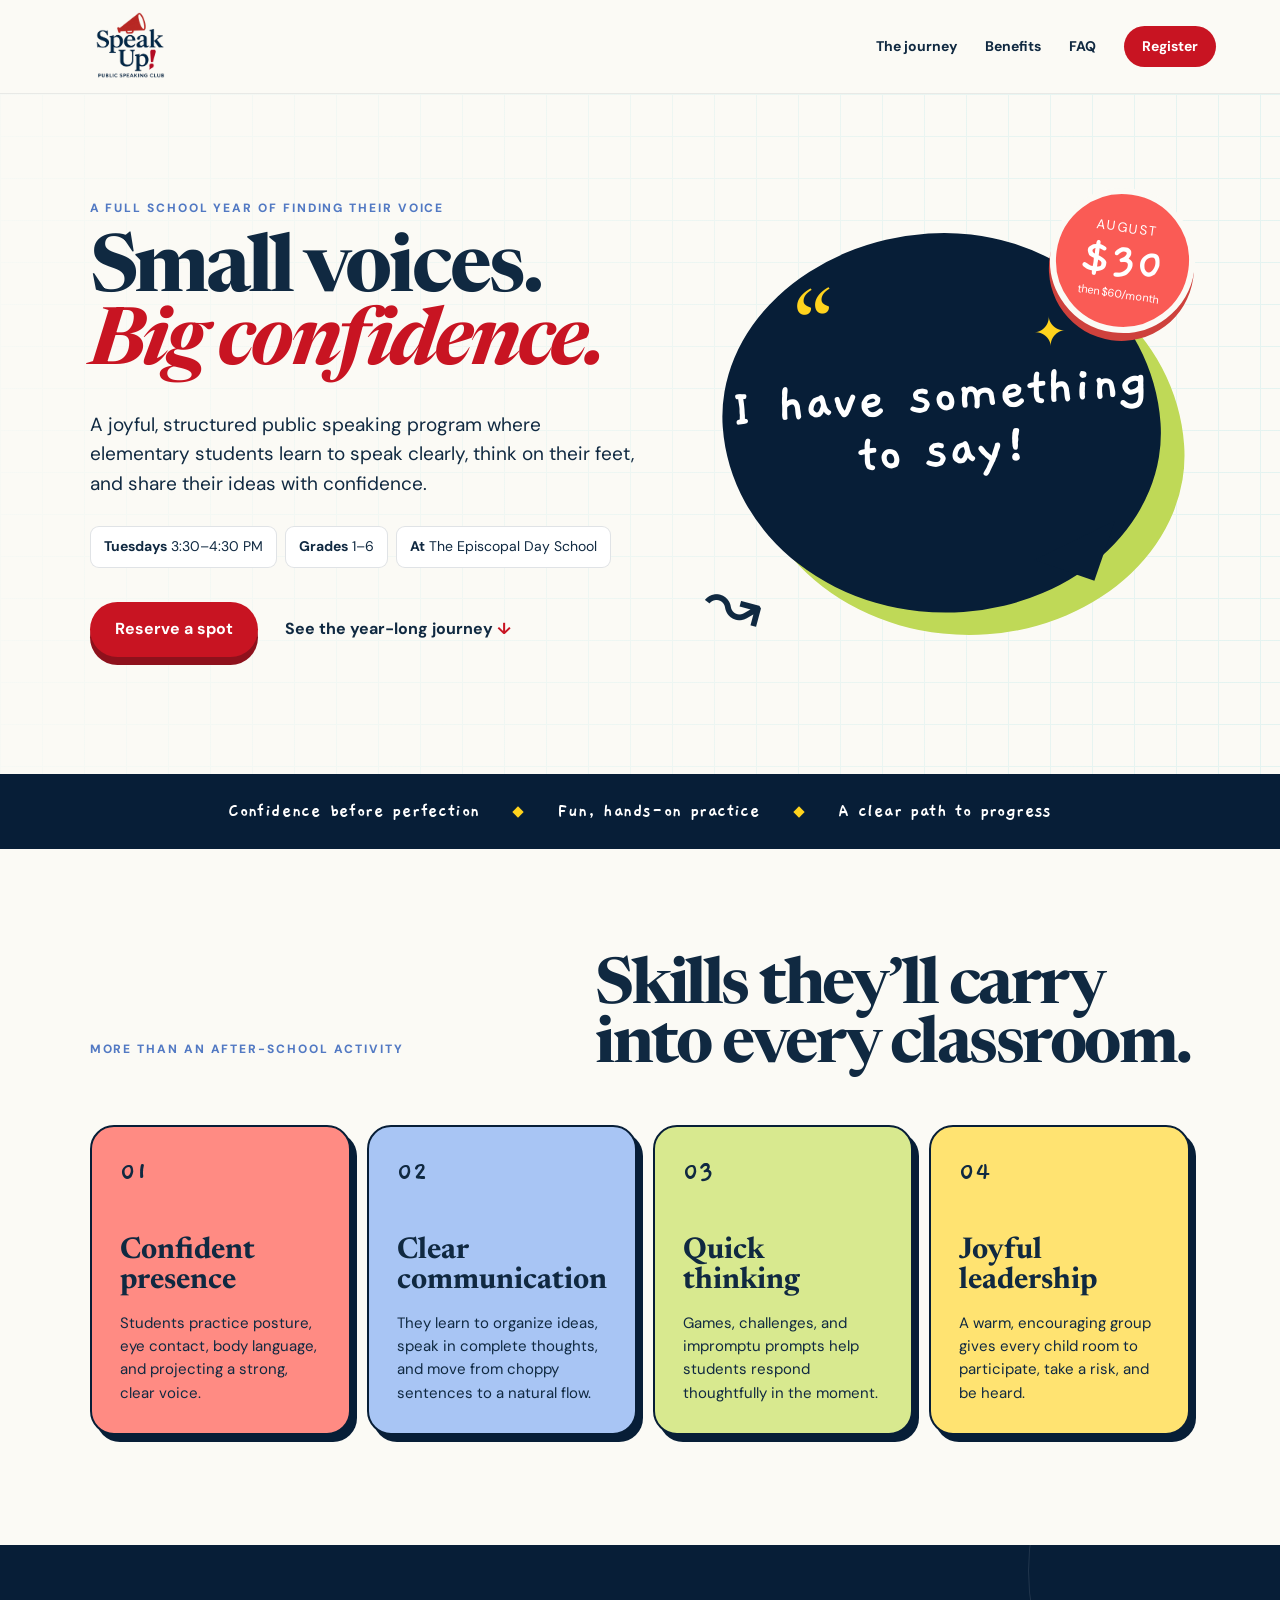
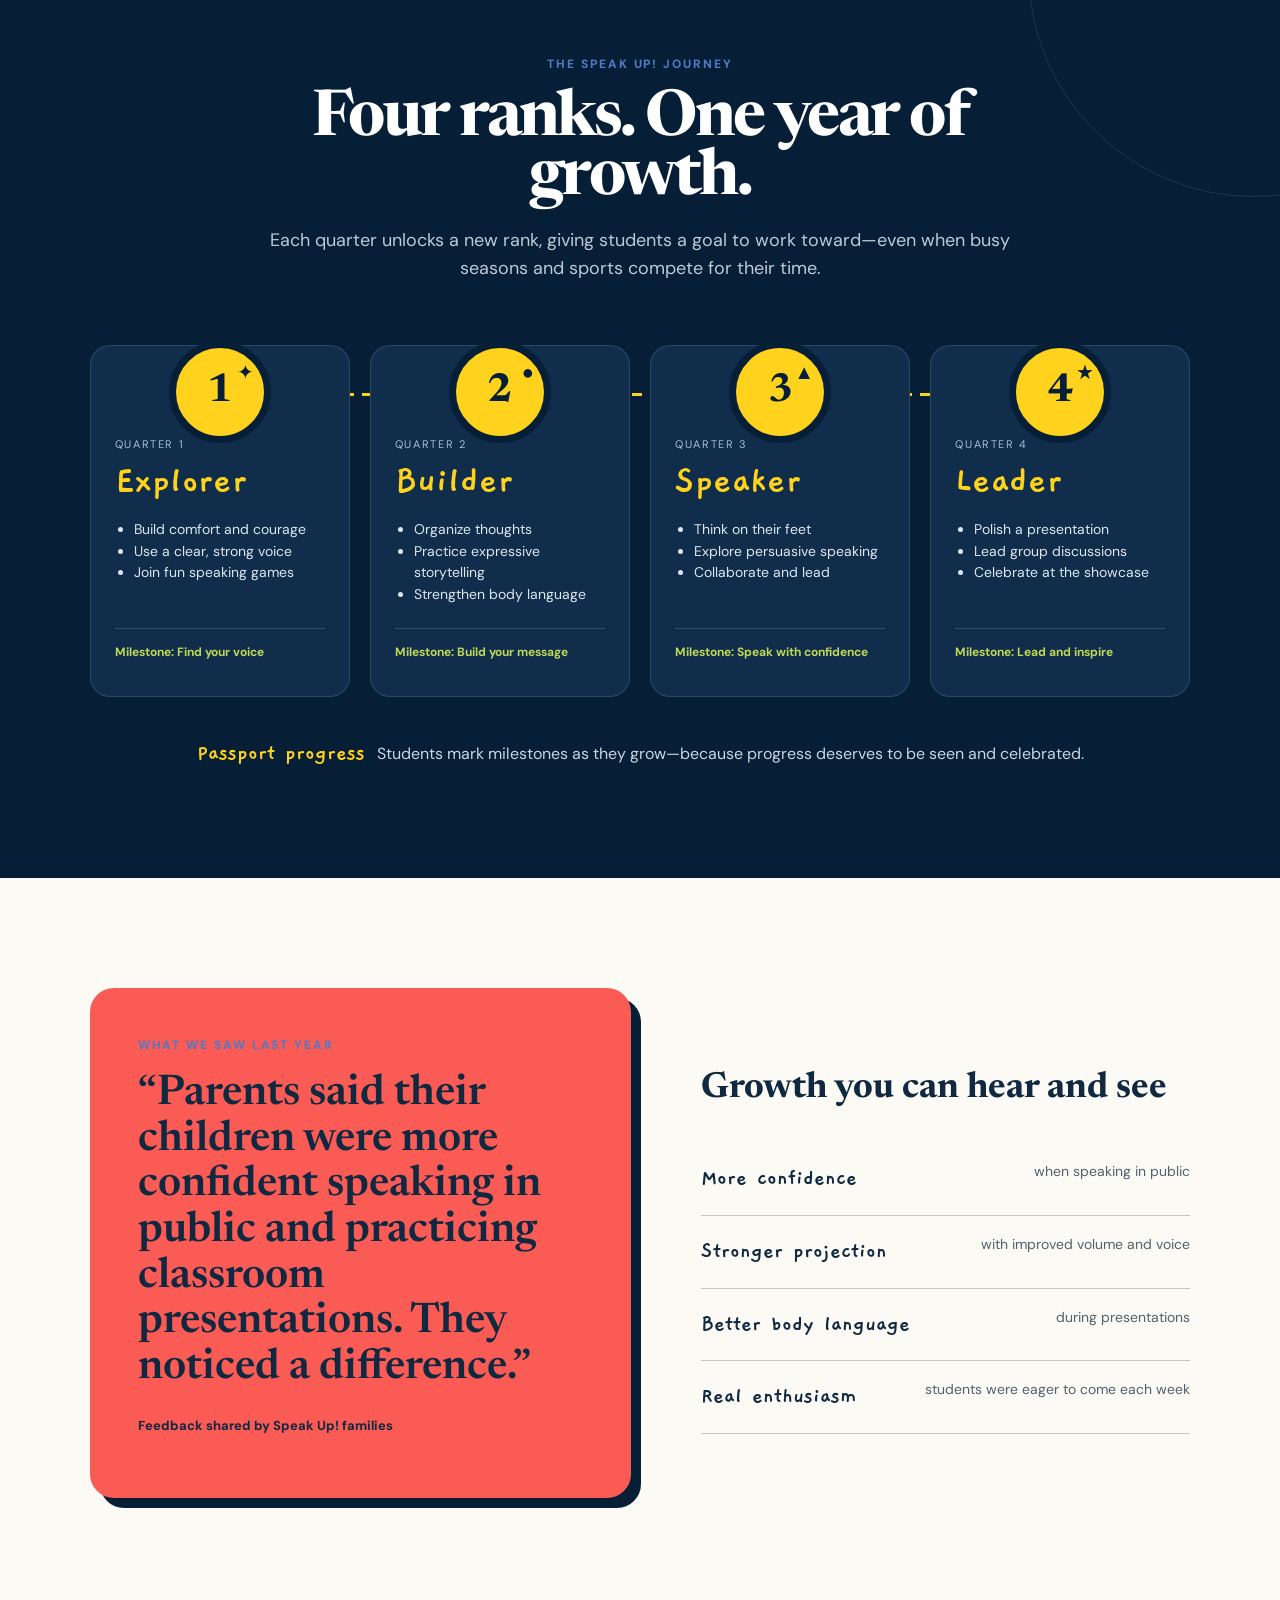
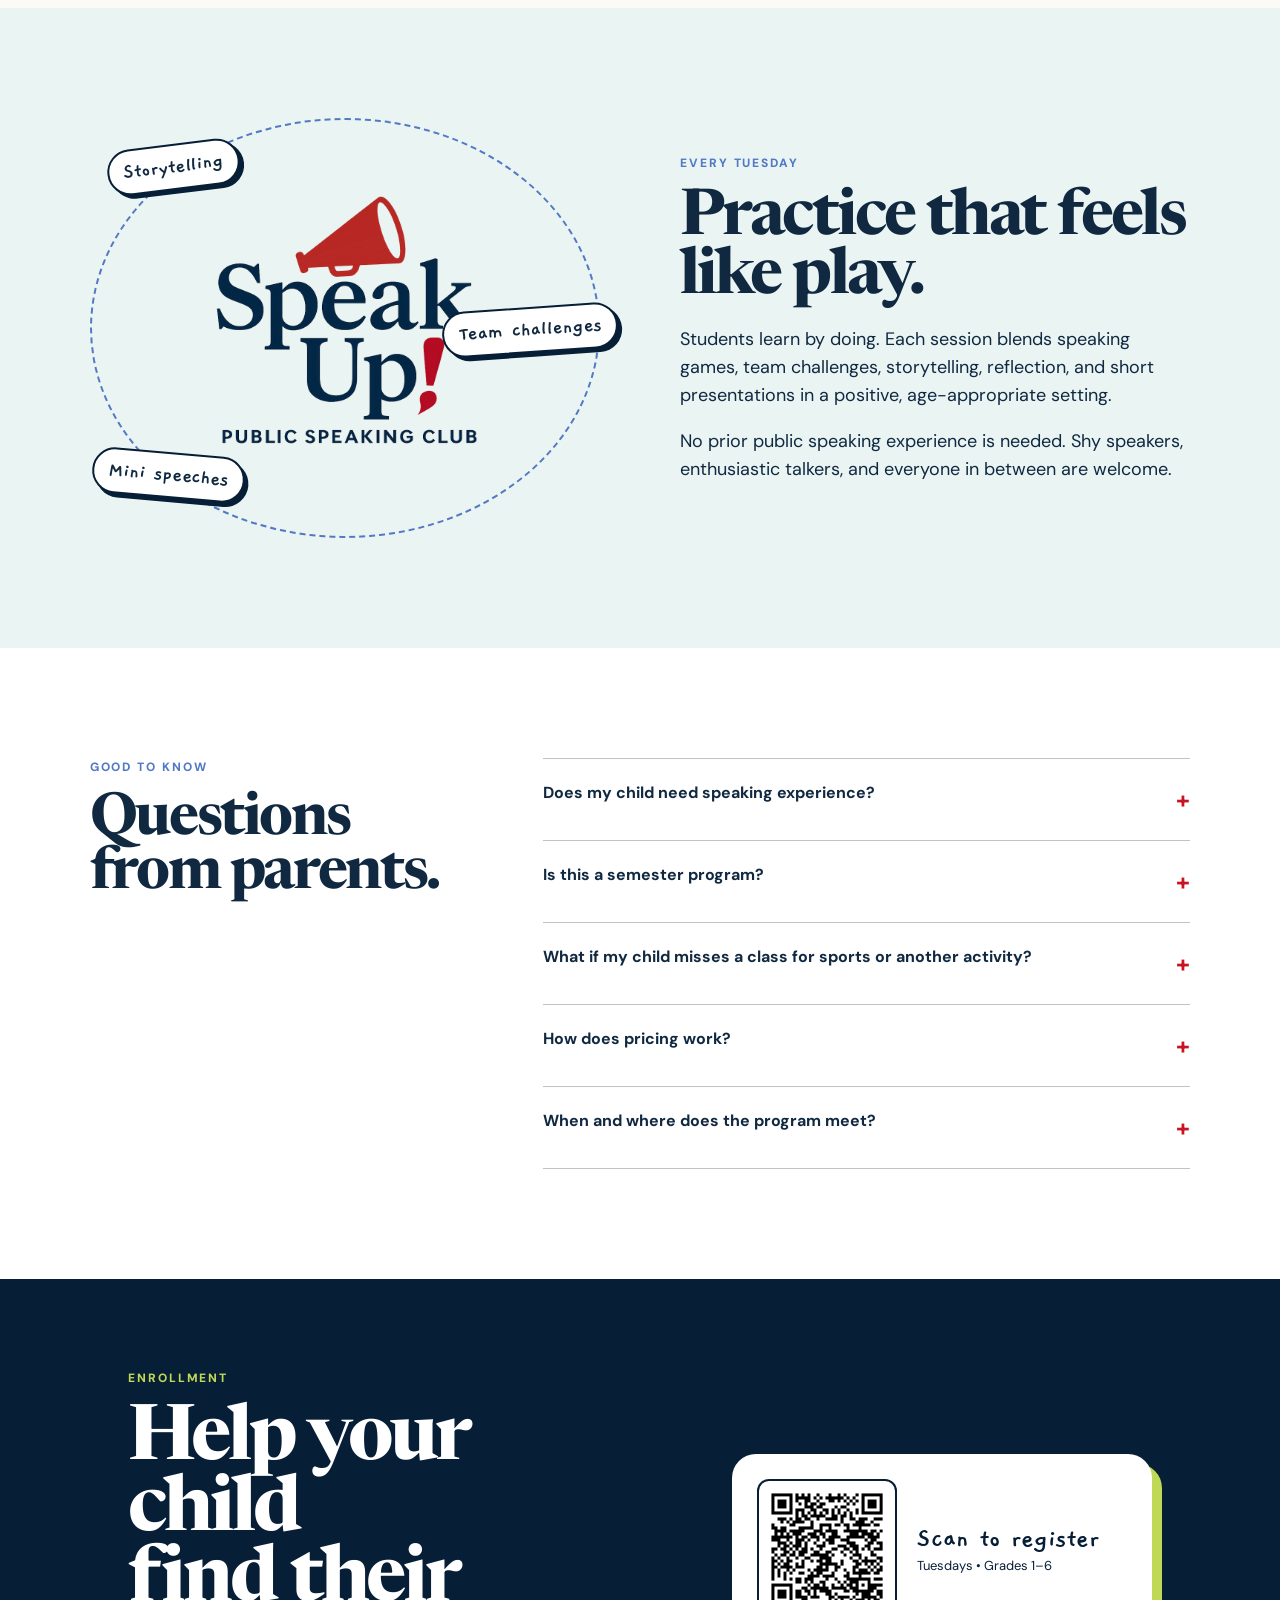
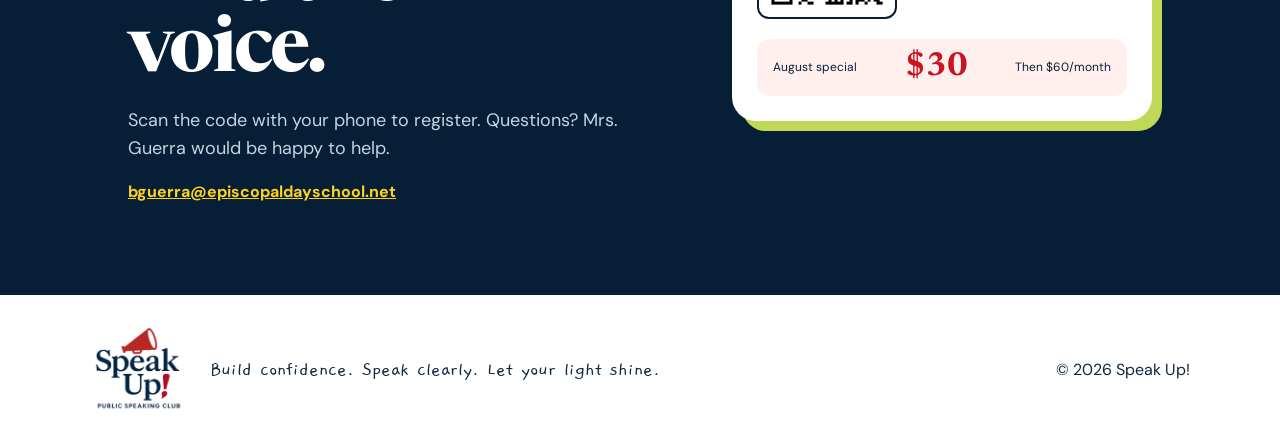
==== index.html @ a7f9a0f9 "Publish Speak Up landing page" ====
<!doctype html>
<html lang="en">
<head>
  <meta charset="utf-8">
  <meta name="viewport" content="width=device-width, initial-scale=1">
  <meta name="theme-color" content="#071e37">
  <meta name="description" content="Speak Up! is a full school-year public speaking program for students in grades 1–6 at The Episcopal Day School.">
  <title>Speak Up! | Public Speaking Program</title>
  <link rel="preconnect" href="https://fonts.googleapis.com">
  <link rel="preconnect" href="https://fonts.gstatic.com" crossorigin>
  <link href="https://fonts.googleapis.com/css2?family=DM+Sans:wght@400;500;600;700&family=Gaegu:wght@400;700&family=Newsreader:opsz,wght@6..72,600;6..72,700&display=swap" rel="stylesheet">
  <link rel="stylesheet" href="styles.css">
  <script src="script.js" defer></script>
</head>
<body>
  <a class="skip-link" href="#main">Skip to content</a>
  <header class="site-header">
    <a class="brand" href="#top" aria-label="Speak Up home"><img src="assets/speak-up-logo.png" alt="Speak Up! Public Speaking Club"></a>
    <nav aria-label="Main navigation">
      <a href="#journey">The journey</a><a href="#benefits">Benefits</a><a href="#faq">FAQ</a>
      <a class="button button-small" href="#register">Register</a>
    </nav>
  </header>

  <main id="main">
    <section class="hero" id="top">
      <div class="hero-copy reveal">
        <p class="eyebrow">A full school year of finding their voice</p>
        <h1>Small voices.<br><em>Big confidence.</em></h1>
        <p class="hero-intro">A joyful, structured public speaking program where elementary students learn to speak clearly, think on their feet, and share their ideas with confidence.</p>
        <div class="quick-facts" aria-label="Program details">
          <span><b>Tuesdays</b> 3:30–4:30 PM</span><span><b>Grades</b> 1–6</span><span><b>At</b> The Episcopal Day School</span>
        </div>
        <div class="hero-actions"><a class="button" href="#register">Reserve a spot</a><a class="text-link" href="#journey">See the year-long journey <span>↓</span></a></div>
      </div>
      <div class="hero-art reveal" aria-hidden="true">
        <div class="speech-card"><span class="quote-mark">“</span><p>I have something<br>to say!</p><span class="spark">✦</span></div>
        <div class="price-sticker"><small>August</small><strong>$30</strong><span>then $60/month</span></div>
        <div class="doodle-arrow">↝</div>
      </div>
    </section>

    <section class="proof-strip" aria-label="Program outcomes"><p>Confidence before perfection</p><i></i><p>Fun, hands-on practice</p><i></i><p>A clear path to progress</p></section>

    <section class="section intro-section" id="benefits">
      <div class="section-heading reveal"><p class="eyebrow">More than an after-school activity</p><h2>Skills they’ll carry<br>into every classroom.</h2></div>
      <div class="benefit-grid">
        <article class="benefit-card coral reveal"><span>01</span><h3>Confident presence</h3><p>Students practice posture, eye contact, body language, and projecting a strong, clear voice.</p></article>
        <article class="benefit-card blue reveal"><span>02</span><h3>Clear communication</h3><p>They learn to organize ideas, speak in complete thoughts, and move from choppy sentences to a natural flow.</p></article>
        <article class="benefit-card green reveal"><span>03</span><h3>Quick thinking</h3><p>Games, challenges, and impromptu prompts help students respond thoughtfully in the moment.</p></article>
        <article class="benefit-card yellow reveal"><span>04</span><h3>Joyful leadership</h3><p>A warm, encouraging group gives every child room to participate, take a risk, and be heard.</p></article>
      </div>
    </section>

    <section class="journey-section" id="journey">
      <div class="section journey-inner">
        <div class="section-heading centered reveal"><p class="eyebrow">The Speak Up! journey</p><h2>Four ranks. One year of growth.</h2><p>Each quarter unlocks a new rank, giving students a goal to work toward—even when busy seasons and sports compete for their time.</p></div>
        <div class="roadmap" role="list">
          <article class="rank reveal" role="listitem"><div class="rank-badge">1<span>✦</span></div><p class="season">Quarter 1</p><h3>Explorer</h3><ul><li>Build comfort and courage</li><li>Use a clear, strong voice</li><li>Join fun speaking games</li></ul><p class="unlock">Milestone: Find your voice</p></article>
          <article class="rank reveal" role="listitem"><div class="rank-badge">2<span>●</span></div><p class="season">Quarter 2</p><h3>Builder</h3><ul><li>Organize thoughts</li><li>Practice expressive storytelling</li><li>Strengthen body language</li></ul><p class="unlock">Milestone: Build your message</p></article>
          <article class="rank reveal" role="listitem"><div class="rank-badge">3<span>▲</span></div><p class="season">Quarter 3</p><h3>Speaker</h3><ul><li>Think on their feet</li><li>Explore persuasive speaking</li><li>Collaborate and lead</li></ul><p class="unlock">Milestone: Speak with confidence</p></article>
          <article class="rank reveal" role="listitem"><div class="rank-badge">4<span>★</span></div><p class="season">Quarter 4</p><h3>Leader</h3><ul><li>Polish a presentation</li><li>Lead group discussions</li><li>Celebrate at the showcase</li></ul><p class="unlock">Milestone: Lead and inspire</p></article>
        </div>
        <p class="passport-note reveal"><span>Passport progress</span> Students mark milestones as they grow—because progress deserves to be seen and celebrated.</p>
      </div>
    </section>

    <section class="section social-proof">
      <div class="quote-panel reveal"><p class="eyebrow">What we saw last year</p><blockquote>“Parents said their children were more confident speaking in public and practicing classroom presentations. They noticed a difference.”</blockquote><p class="attribution">Feedback shared by Speak Up! families</p></div>
      <div class="outcome-list reveal"><h3>Growth you can hear and see</h3><ul><li><b>More confidence</b><span>when speaking in public</span></li><li><b>Stronger projection</b><span>with improved volume and voice</span></li><li><b>Better body language</b><span>during presentations</span></li><li><b>Real enthusiasm</b><span>students were eager to come each week</span></li></ul></div>
    </section>

    <section class="section weekly">
      <div class="weekly-art reveal"><img src="assets/speak-up-logo.png" alt=""><span class="orbit orbit-one">Storytelling</span><span class="orbit orbit-two">Mini speeches</span><span class="orbit orbit-three">Team challenges</span></div>
      <div class="weekly-copy reveal"><p class="eyebrow">Every Tuesday</p><h2>Practice that feels like play.</h2><p>Students learn by doing. Each session blends speaking games, team challenges, storytelling, reflection, and short presentations in a positive, age-appropriate setting.</p><p>No prior public speaking experience is needed. Shy speakers, enthusiastic talkers, and everyone in between are welcome.</p></div>
    </section>

    <section class="faq-section" id="faq">
      <div class="section faq-inner"><div class="section-heading reveal"><p class="eyebrow">Good to know</p><h2>Questions from parents.</h2></div>
        <div class="accordion">
          <details class="reveal"><summary>Does my child need speaking experience?<span>+</span></summary><p>Not at all. Speak Up! is designed to meet students where they are and build confidence through small, encouraging steps.</p></details>
          <details class="reveal"><summary>Is this a semester program?<span>+</span></summary><p>Speak Up! follows the full school year. Skills build from quarter to quarter, with four ranks and a culminating showcase.</p></details>
          <details class="reveal"><summary>What if my child misses a class for sports or another activity?<span>+</span></summary><p>The rank system makes it easy to see where your child is in the journey. Activities reinforce core skills throughout the year so students can rejoin with confidence.</p></details>
          <details class="reveal"><summary>How does pricing work?<span>+</span></summary><p>August is $30. After that, tuition is $60 per month. Payment may be made by cash, check, Venmo, or Cash App.</p></details>
          <details class="reveal"><summary>When and where does the program meet?<span>+</span></summary><p>Tuesdays from 3:30 to 4:30 PM at The Episcopal Day School. The program is open to students in grades 1 through 6.</p></details>
        </div>
      </div>
    </section>

    <section class="register-section" id="register">
      <div class="register-copy reveal"><p class="eyebrow light">Enrollment</p><h2>Help your child<br>find their voice.</h2><p>Scan the code with your phone to register. Questions? Mrs. Guerra would be happy to help.</p><a href="mailto:bguerra@episcopaldayschool.net">bguerra@episcopaldayschool.net</a></div>
      <div class="register-card reveal"><div class="qr-wrap"><img src="assets/registration-qr.png" alt="Registration QR code"></div><p><strong>Scan to register</strong><span>Tuesdays • Grades 1–6</span></p><div class="price-line"><span>August special</span><strong>$30</strong><span>Then $60/month</span></div></div>
    </section>
  </main>

  <footer><img src="assets/speak-up-logo.png" alt="Speak Up!"><p>Build confidence. Speak clearly. Let your light shine.</p><p>© <span id="year"></span> Speak Up!</p></footer>
</body>
</html>
---- styles.css ----
:root{--navy:#071e37;--blue:#5279c3;--coral:#fa5b55;--red:#c81422;--green:#bfd957;--yellow:#ffd31d;--paper:#fbfaf5;--ink:#102941;--line:#c8ebeb;--white:#fff;--radius:24px;--sans:"DM Sans",sans-serif;--serif:"Newsreader",serif;--hand:"Gaegu",cursive}*{box-sizing:border-box}html{scroll-behavior:smooth}body{margin:0;color:var(--ink);background:var(--paper);font-family:var(--sans);line-height:1.55}a{color:inherit}img{max-width:100%;display:block}.skip-link{position:absolute;left:-999px;top:8px;background:#fff;padding:10px;z-index:99}.skip-link:focus{left:8px}.site-header{height:94px;display:flex;align-items:center;justify-content:space-between;padding:12px clamp(22px,5vw,78px);background:rgba(251,250,245,.93);backdrop-filter:blur(10px);position:sticky;top:0;z-index:20;border-bottom:1px solid rgba(7,30,55,.08)}.brand img{width:132px;height:70px;object-fit:contain}.site-header nav{display:flex;align-items:center;gap:28px}.site-header nav a{text-decoration:none;font-size:14px;font-weight:700}.button{display:inline-flex;align-items:center;justify-content:center;background:var(--red);color:white;text-decoration:none;border-radius:999px;padding:15px 25px;font-weight:700;box-shadow:0 8px 0 #8e111c;transition:.2s}.button:hover{transform:translateY(-2px);box-shadow:0 10px 0 #8e111c}.button-small{padding:10px 18px;box-shadow:none}.hero{min-height:680px;display:grid;grid-template-columns:1.06fr .94fr;align-items:center;gap:5vw;padding:70px clamp(24px,7vw,110px) 82px;overflow:hidden;background-image:linear-gradient(var(--line) 1px,transparent 1px),linear-gradient(90deg,var(--line) 1px,transparent 1px);background-size:42px 42px;position:relative}.hero:before{content:"";position:absolute;inset:0;background:linear-gradient(90deg,rgba(251,250,245,.92),rgba(251,250,245,.55))}.hero>*{position:relative}.eyebrow{text-transform:uppercase;letter-spacing:.16em;font-size:12px;font-weight:800;color:var(--blue);margin:0 0 18px}.hero h1,.section h2,.journey-section h2,.faq-section h2,.register-section h2{font:700 clamp(50px,6.2vw,92px)/.92 var(--serif);letter-spacing:-.04em;margin:0}.hero h1 em{color:var(--red);font-style:italic}.hero-intro{font-size:19px;max-width:650px;margin:28px 0}.quick-facts{display:flex;flex-wrap:wrap;gap:8px;margin-bottom:34px}.quick-facts span{background:#fff;border:1px solid rgba(7,30,55,.12);padding:9px 13px;border-radius:9px;font-size:14px}.hero-actions{display:flex;align-items:center;gap:27px}.text-link{font-weight:700;text-decoration:none}.text-link span{color:var(--red)}.hero-art{height:480px;position:relative}.speech-card{position:absolute;inset:45px 30px 55px 20px;background:var(--navy);color:#fff;border-radius:50% 50% 48% 52% / 47% 54% 46% 53%;display:grid;place-content:center;text-align:center;transform:rotate(-4deg);box-shadow:22px 24px 0 var(--green)}.speech-card:after{content:"";position:absolute;right:32px;bottom:-23px;border:45px solid transparent;border-top-color:var(--navy);transform:rotate(-22deg)}.speech-card p{font:700 clamp(38px,4.5vw,66px)/.95 var(--hand);margin:0}.quote-mark{font:100px/0 var(--serif);color:var(--yellow);position:absolute;left:18%;top:25%}.spark{position:absolute;right:20%;top:20%;color:var(--yellow);font-size:40px}.price-sticker{position:absolute;right:-5px;top:0;background:var(--coral);color:#fff;border-radius:50%;width:145px;height:145px;display:flex;flex-direction:column;align-items:center;justify-content:center;transform:rotate(8deg);border:6px solid var(--paper);box-shadow:0 8px 0 #ce413c}.price-sticker small{text-transform:uppercase;letter-spacing:.12em}.price-sticker strong{font:700 48px/1 var(--hand)}.price-sticker span{font-size:11px}.doodle-arrow{position:absolute;left:0;bottom:15px;font:70px var(--hand);transform:rotate(15deg)}.proof-strip{min-height:75px;padding:20px 6vw;background:var(--navy);color:#fff;display:flex;justify-content:center;align-items:center;gap:35px;font:700 20px var(--hand);letter-spacing:.02em}.proof-strip p{margin:0}.proof-strip i{width:8px;height:8px;background:var(--yellow);transform:rotate(45deg)}.section{padding:110px clamp(24px,7vw,110px)}.section-heading{display:flex;justify-content:space-between;align-items:flex-end;margin-bottom:48px}.section-heading h2{font-size:clamp(44px,5vw,72px)}.benefit-grid{display:grid;grid-template-columns:repeat(4,1fr);gap:16px}.benefit-card{min-height:310px;padding:28px;border-radius:var(--radius);border:2px solid var(--navy);box-shadow:6px 7px 0 var(--navy);display:flex;flex-direction:column}.benefit-card span{font:700 28px var(--hand)}.benefit-card h3{font:700 30px/1 var(--serif);margin:auto 0 16px}.benefit-card p{margin:0;font-size:15px}.coral{background:#ff8b83}.blue{background:#a8c5f4}.green{background:#d8e98f}.yellow{background:#ffe371}.journey-section{background:var(--navy);color:#fff;position:relative;overflow:hidden}.journey-section:before{content:"";position:absolute;width:450px;height:450px;border:1px solid rgba(255,255,255,.1);border-radius:50%;right:-200px;top:-200px}.centered{display:block;text-align:center;max-width:750px;margin:0 auto 62px}.centered h2{font-size:clamp(44px,5vw,70px)}.centered>p:last-child{color:#bdcad6;font-size:18px}.roadmap{display:grid;grid-template-columns:repeat(4,1fr);position:relative;gap:20px}.roadmap:before{content:"";height:3px;background:repeating-linear-gradient(90deg,var(--yellow) 0 10px,transparent 10px 18px);position:absolute;left:10%;right:10%;top:48px}.rank{position:relative;background:#102e4b;border:1px solid rgba(255,255,255,.12);border-radius:20px;padding:78px 24px 22px}.rank-badge{position:absolute;top:0;left:50%;transform:translate(-50%,-5px);height:102px;width:102px;border-radius:50%;display:grid;place-items:center;background:var(--yellow);border:7px solid var(--navy);color:var(--navy);font:700 40px var(--serif);z-index:2}.rank-badge span{font:20px var(--sans);position:absolute;right:10px;top:11px}.season{font-size:11px;text-transform:uppercase;letter-spacing:.15em;color:#a9bdd0;margin:12px 0 3px}.rank h3{font:700 39px var(--hand);margin:0;color:var(--yellow)}.rank ul{padding-left:19px;color:#dde6ed;font-size:14px;min-height:95px}.unlock{border-top:1px solid rgba(255,255,255,.15);padding-top:14px;font-size:12px;font-weight:700;color:var(--green)}.passport-note{text-align:center;margin:42px 0 0;color:#c9d5df}.passport-note span{font:700 23px var(--hand);color:var(--yellow);margin-right:8px}.social-proof{display:grid;grid-template-columns:1.05fr .95fr;gap:70px;align-items:center}.quote-panel{background:var(--coral);padding:48px;border-radius:var(--radius);box-shadow:10px 10px 0 var(--navy)}blockquote{font:600 clamp(30px,3.3vw,49px)/1.08 var(--serif);margin:0 0 25px}.attribution{font-weight:700;font-size:13px}.outcome-list h3{font:700 36px var(--serif)}.outcome-list ul{list-style:none;padding:0}.outcome-list li{display:flex;justify-content:space-between;padding:18px 0;border-bottom:1px solid #c7c7c2;gap:20px}.outcome-list b{font-family:var(--hand);font-size:23px}.outcome-list span{text-align:right;color:#536170;font-size:14px}.weekly{display:grid;grid-template-columns:1fr 1fr;gap:80px;align-items:center;background:#eaf4f3}.weekly-art{min-height:420px;border:2px dashed var(--blue);border-radius:50%;display:grid;place-items:center;position:relative}.weekly-art img{width:58%}.orbit{position:absolute;background:#fff;border:2px solid var(--navy);box-shadow:4px 4px 0 var(--navy);padding:8px 14px;border-radius:999px;font:700 21px var(--hand)}.orbit-one{top:6%;left:3%;transform:rotate(-7deg)}.orbit-two{bottom:9%;left:0;transform:rotate(5deg)}.orbit-three{right:-4%;top:45%;transform:rotate(-4deg)}.weekly-copy h2{font-size:clamp(45px,5vw,68px)}.weekly-copy>p:not(.eyebrow){font-size:18px}.faq-section{background:#fff}.faq-inner{display:grid;grid-template-columns:.72fr 1.28fr;gap:90px}.faq-inner .section-heading{display:block}.faq-inner h2{font-size:clamp(43px,4.6vw,66px)}details{border-top:1px solid #bcc4ca}details:last-child{border-bottom:1px solid #bcc4ca}summary{list-style:none;cursor:pointer;padding:22px 0;font-weight:700;display:flex;justify-content:space-between;gap:20px}summary::-webkit-details-marker{display:none}summary span{font-size:24px;color:var(--red);transition:.2s}details[open] summary span{transform:rotate(45deg)}details p{margin:0 35px 22px 0;color:#506273}.register-section{background:var(--navy);color:#fff;padding:90px clamp(24px,10vw,160px);display:grid;grid-template-columns:1fr 420px;gap:80px;align-items:center}.register-section h2{font-size:clamp(52px,6vw,82px)}.register-copy>p:not(.eyebrow){font-size:18px;color:#c6d4e0;max-width:550px}.register-copy>a{color:var(--yellow);font-weight:700}.light{color:var(--green)}.register-card{background:#fff;color:var(--navy);padding:25px;border-radius:24px;box-shadow:10px 10px 0 var(--green);display:grid;grid-template-columns:140px 1fr;gap:20px;align-items:center}.qr-wrap{padding:8px;border:2px solid var(--navy);border-radius:12px}.register-card p{margin:0}.register-card p strong,.register-card p span{display:block}.register-card p strong{font:700 27px var(--hand)}.register-card p span{font-size:13px}.price-line{grid-column:1/-1;background:#fff0ee;border-radius:13px;padding:12px 16px;display:flex;align-items:center;justify-content:space-between;font-size:12px}.price-line strong{font:700 33px var(--serif);color:var(--red)}footer{padding:32px clamp(24px,7vw,110px);display:flex;align-items:center;gap:25px;background:#fff}footer img{width:95px}footer p:nth-child(2){font-family:var(--hand);font-size:20px;margin-right:auto}.reveal{opacity:0;transform:translateY(18px);transition:opacity .65s ease,transform .65s ease}.reveal.visible{opacity:1;transform:none}@media(prefers-reduced-motion:reduce){html{scroll-behavior:auto}.reveal{opacity:1;transform:none;transition:none}.button{transition:none}}@media(max-width:950px){.site-header nav>a:not(.button){display:none}.hero{grid-template-columns:1fr;min-height:auto}.hero-art{height:380px;max-width:600px;width:100%;margin:auto}.benefit-grid{grid-template-columns:1fr 1fr}.roadmap{grid-template-columns:1fr 1fr;gap:68px 18px}.roadmap:before{display:none}.social-proof,.weekly,.faq-inner{grid-template-columns:1fr}.register-section{grid-template-columns:1fr;}.register-card{max-width:450px}.section-heading{display:block}}@media(max-width:600px){.site-header{height:78px}.brand img{width:105px}.hero{padding-top:48px}.hero h1{font-size:54px}.hero-intro{font-size:17px}.hero-actions{align-items:flex-start;flex-direction:column}.hero-art{height:300px}.speech-card{inset:35px 12px 35px 0}.price-sticker{width:112px;height:112px}.price-sticker strong{font-size:38px}.quick-facts{display:grid}.proof-strip{flex-direction:column;gap:3px;text-align:center}.proof-strip i{display:none}.section{padding-top:76px;padding-bottom:76px}.benefit-grid,.roadmap{grid-template-columns:1fr}.benefit-card{min-height:260px}.rank{margin-top:38px}.social-proof{gap:48px}.quote-panel{padding:32px}.weekly-art{min-height:300px}.orbit{font-size:17px}.register-section{padding-top:70px;padding-bottom:70px}.register-card{grid-template-columns:105px 1fr}.price-line{flex-wrap:wrap}.price-line span:last-child{width:100%;text-align:center}footer{flex-wrap:wrap}footer p:nth-child(2){width:100%;order:3}}
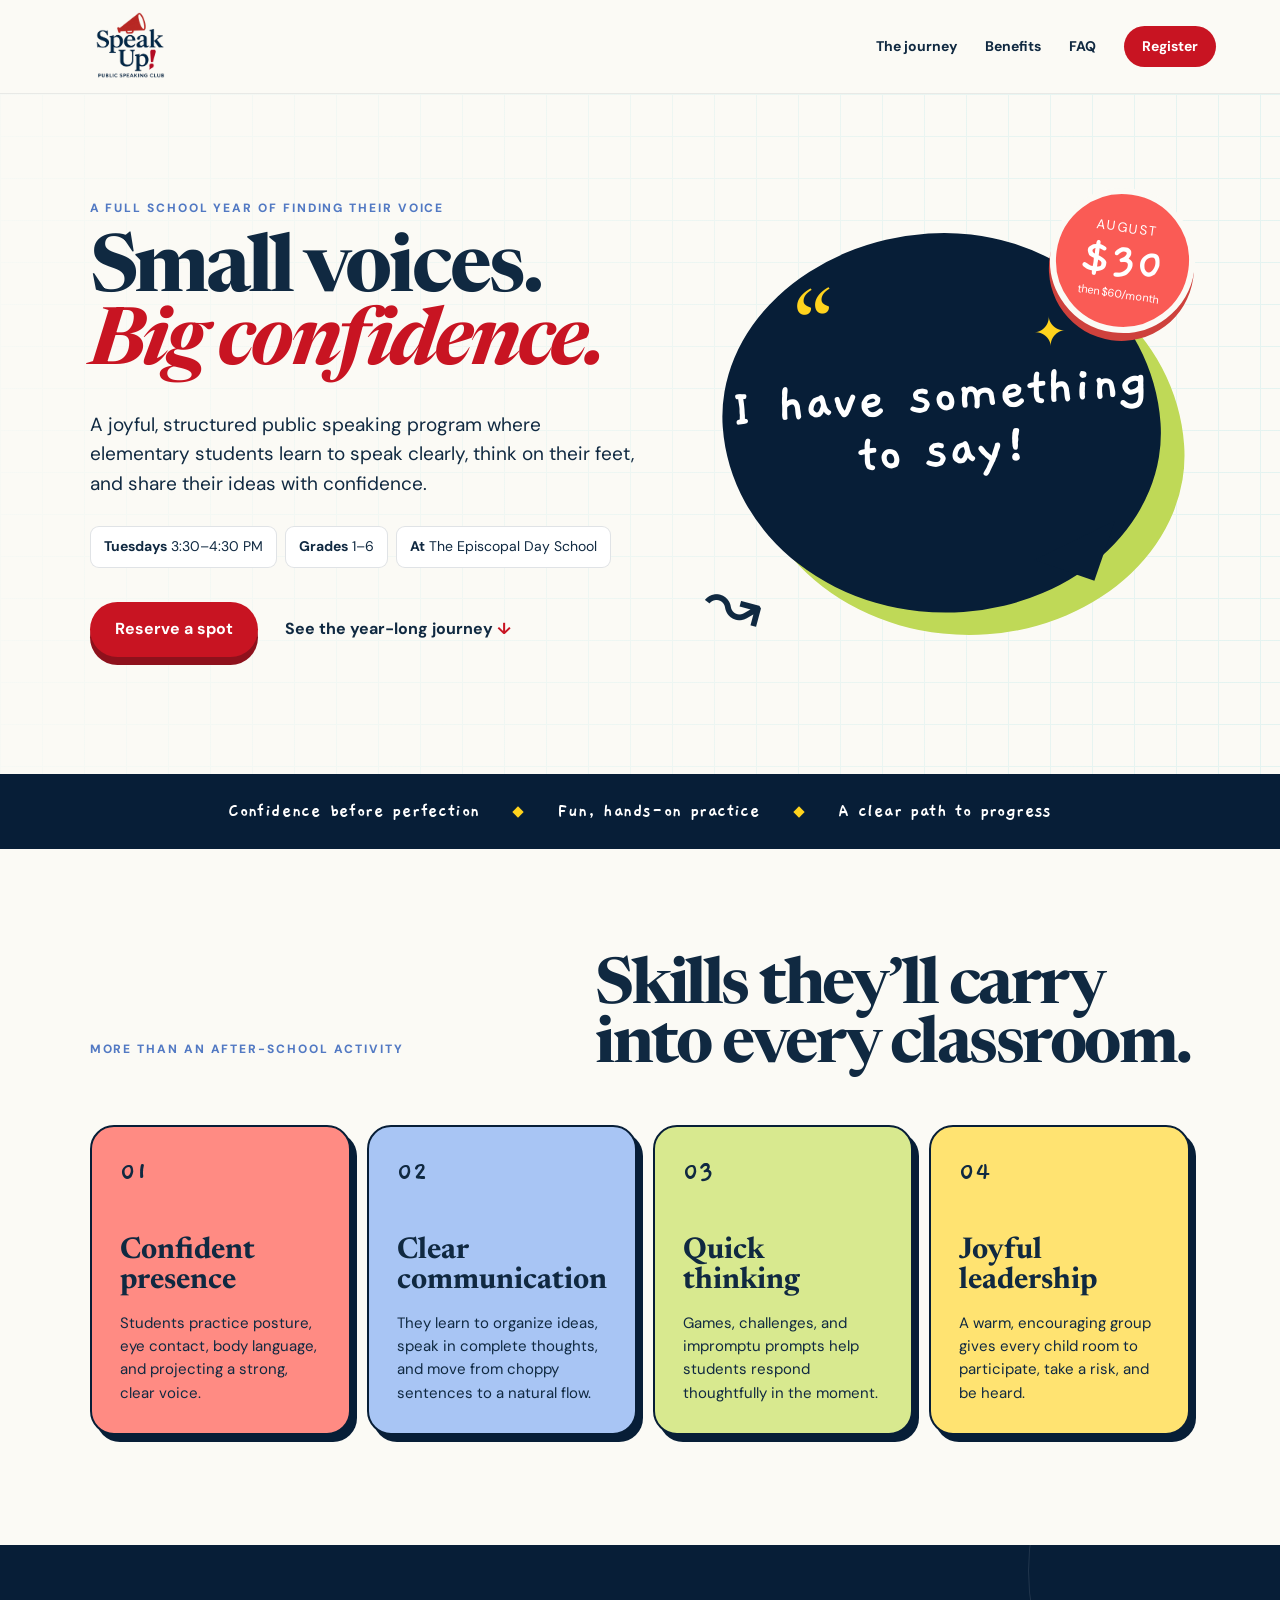
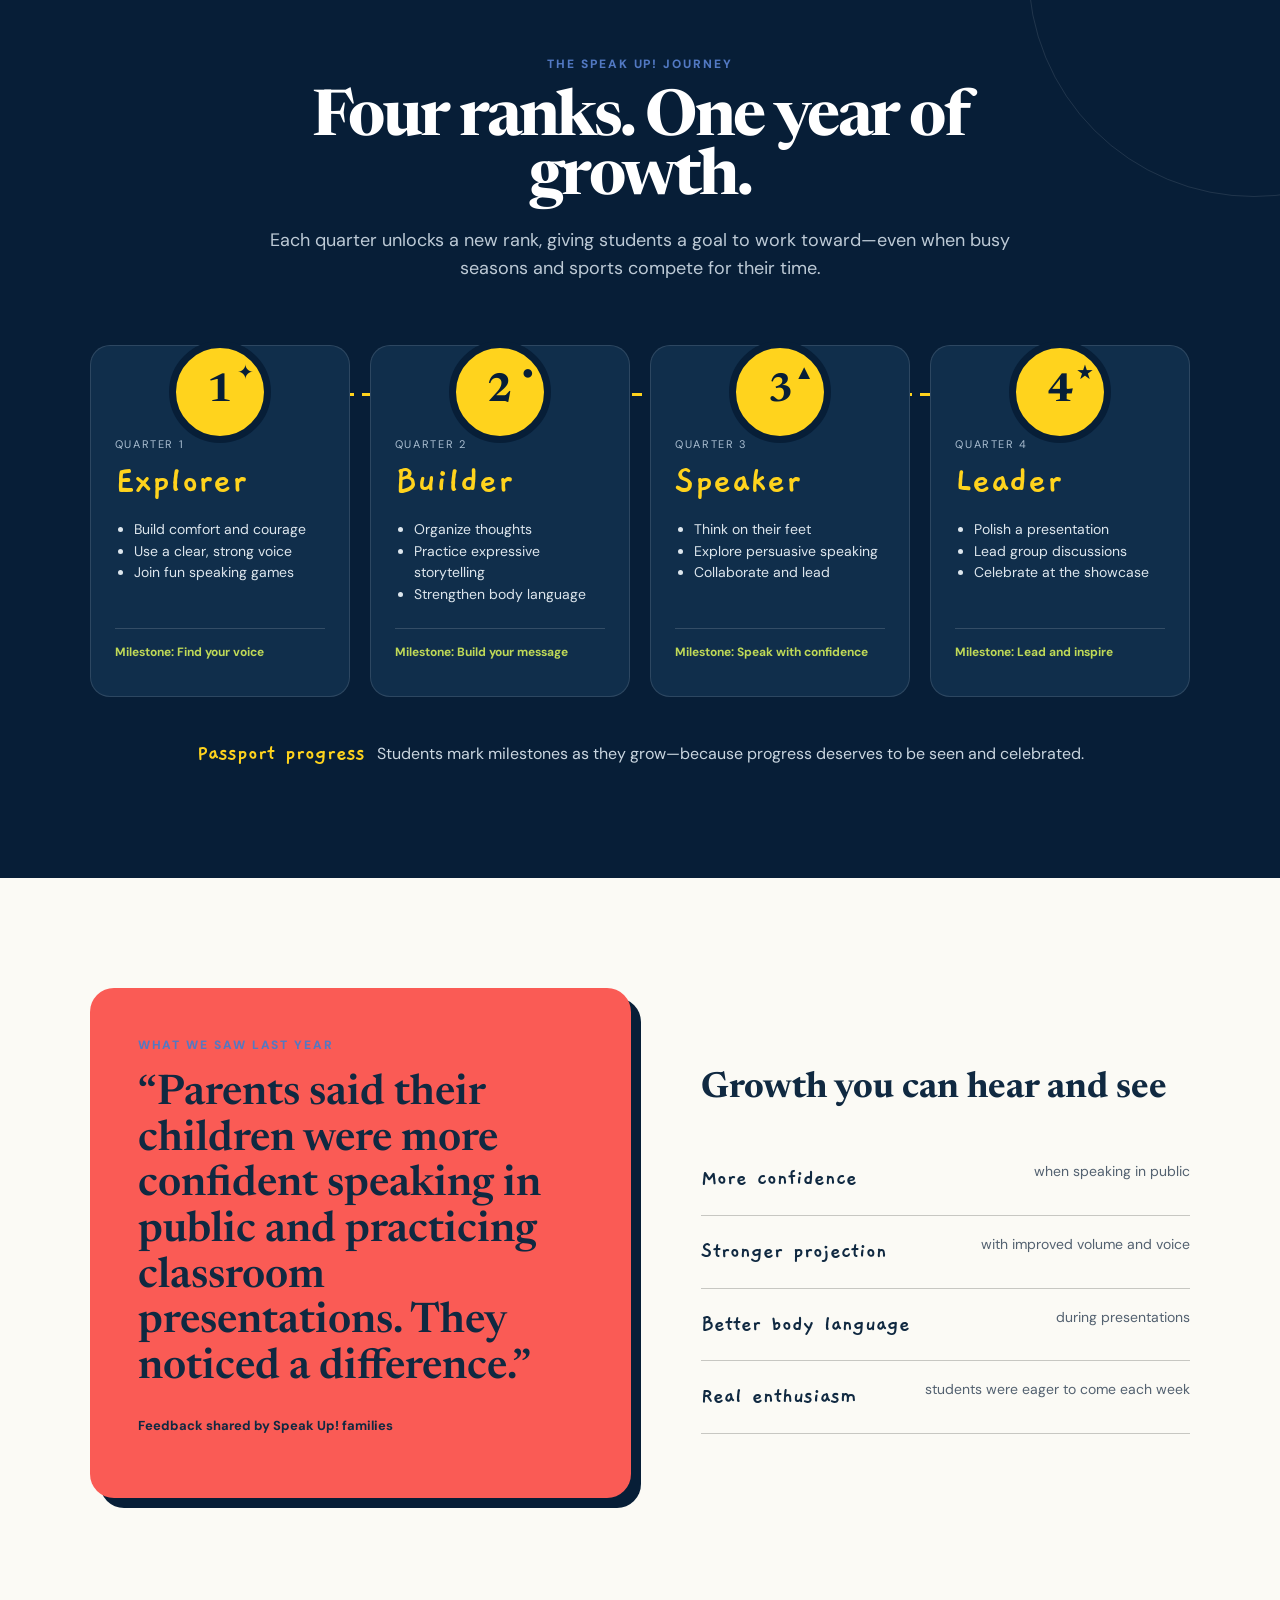
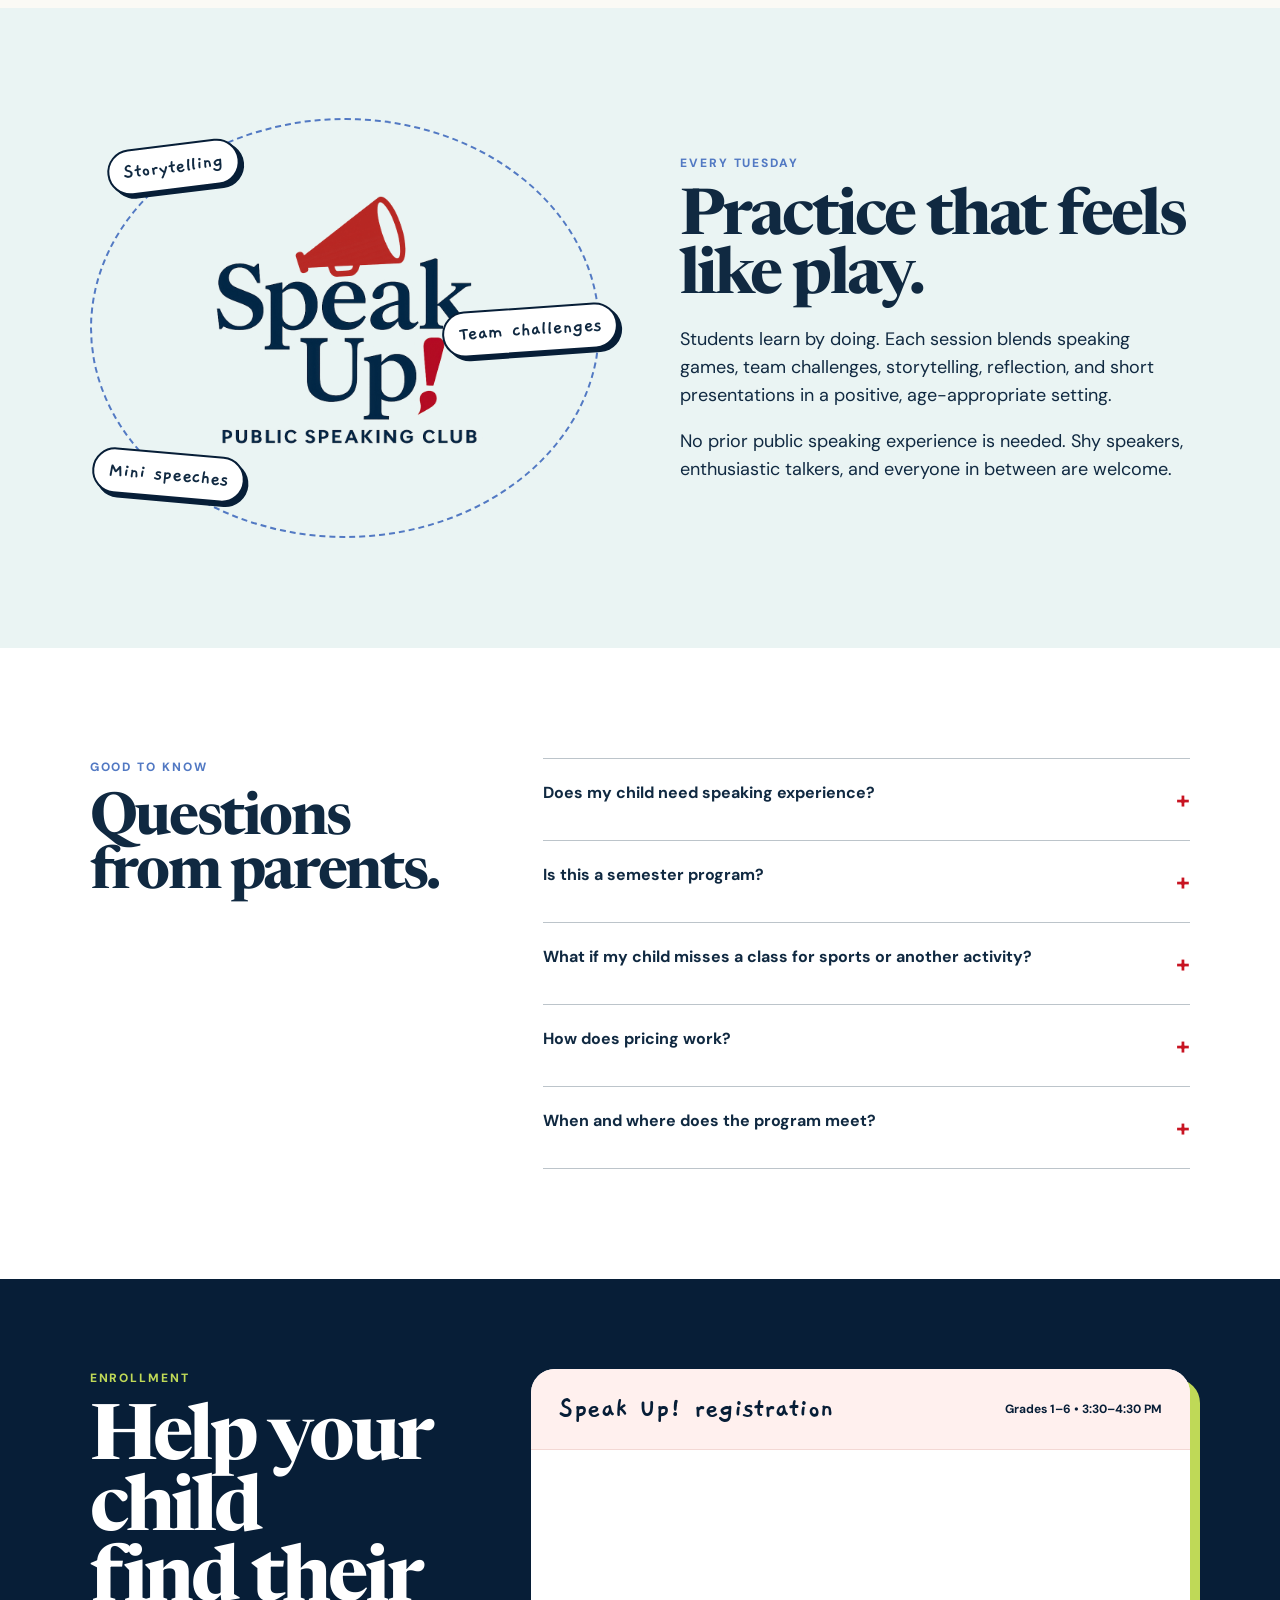
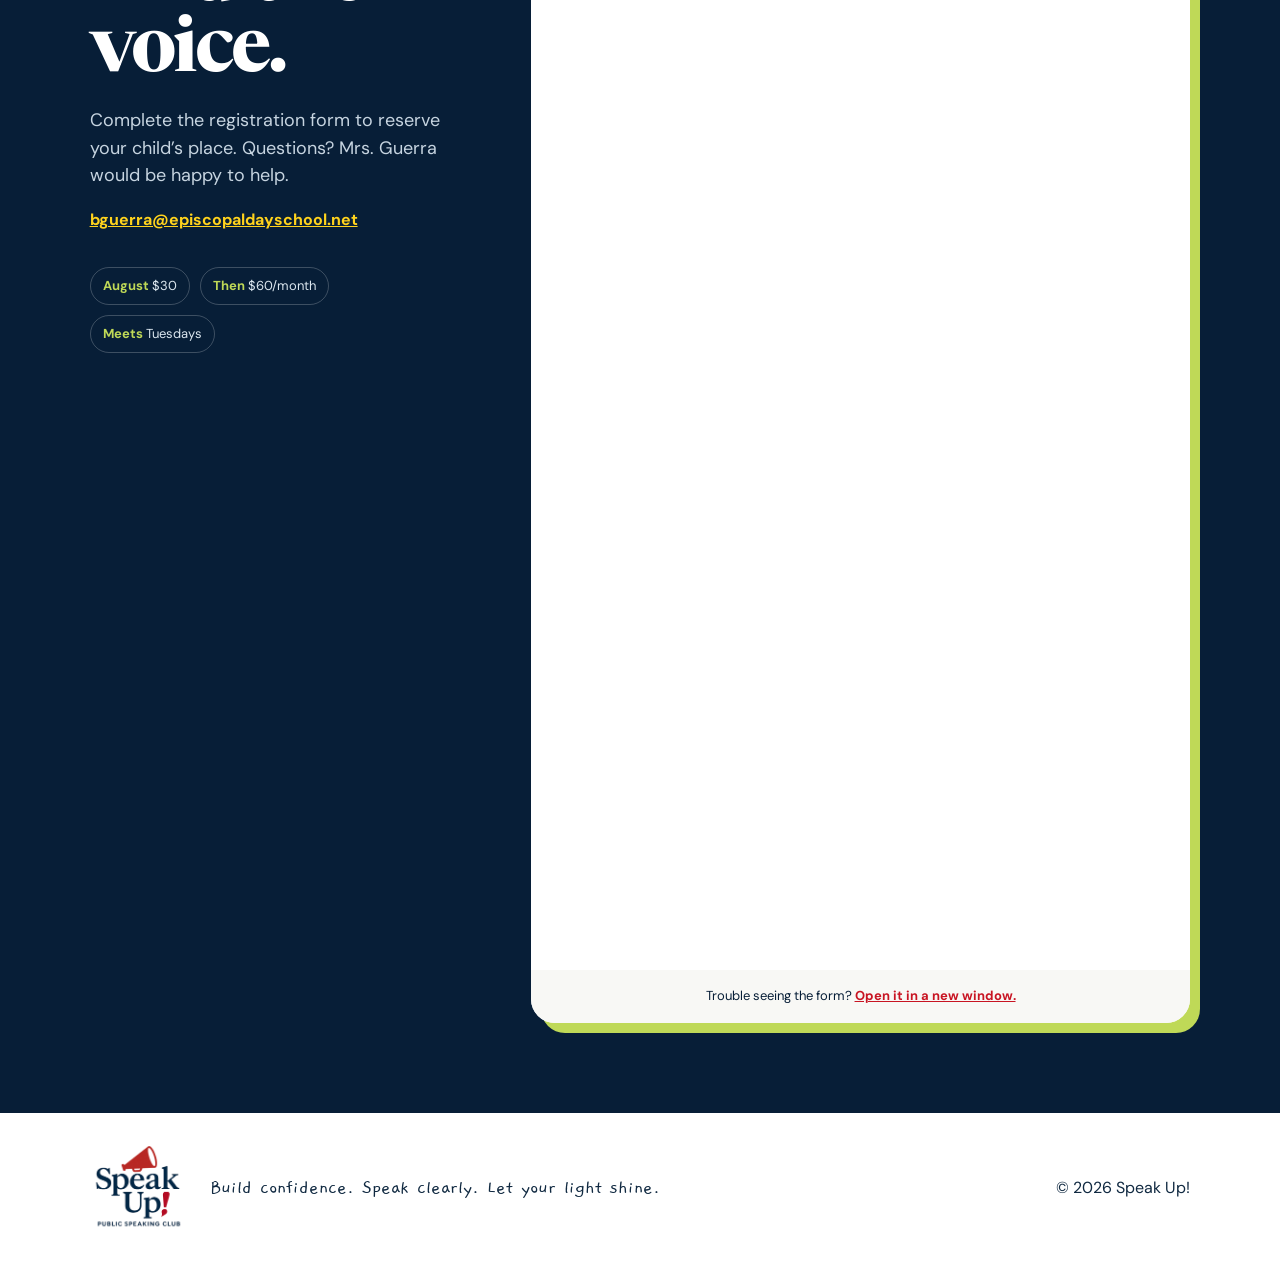
==== commit 84eb9a6f: "Embed registration form and add finished flyer" ====
--- a/index.html
+++ b/index.html
@@ -10,6 +10,7 @@
   <link rel="preconnect" href="https://fonts.gstatic.com" crossorigin>
   <link href="https://fonts.googleapis.com/css2?family=DM+Sans:wght@400;500;600;700&family=Gaegu:wght@400;700&family=Newsreader:opsz,wght@6..72,600;6..72,700&display=swap" rel="stylesheet">
   <link rel="stylesheet" href="styles.css">
+  <link rel="stylesheet" href="form.css">
   <script src="script.js" defer></script>
 </head>
 <body>
@@ -88,8 +89,8 @@
     </section>
 
     <section class="register-section" id="register">
-      <div class="register-copy reveal"><p class="eyebrow light">Enrollment</p><h2>Help your child<br>find their voice.</h2><p>Scan the code with your phone to register. Questions? Mrs. Guerra would be happy to help.</p><a href="mailto:bguerra@episcopaldayschool.net">bguerra@episcopaldayschool.net</a></div>
-      <div class="register-card reveal"><div class="qr-wrap"><img src="assets/registration-qr.png" alt="Registration QR code"></div><p><strong>Scan to register</strong><span>Tuesdays • Grades 1–6</span></p><div class="price-line"><span>August special</span><strong>$30</strong><span>Then $60/month</span></div></div>
+      <div class="register-copy reveal"><p class="eyebrow light">Enrollment</p><h2>Help your child<br>find their voice.</h2><p>Complete the registration form to reserve your child’s place. Questions? Mrs. Guerra would be happy to help.</p><a href="mailto:bguerra@episcopaldayschool.net">bguerra@episcopaldayschool.net</a><div class="registration-details"><span><strong>August</strong> $30</span><span><strong>Then</strong> $60/month</span><span><strong>Meets</strong> Tuesdays</span></div></div>
+      <div class="form-card reveal"><div class="form-card-heading"><p>Speak Up! registration</p><span>Grades 1–6 • 3:30–4:30 PM</span></div><iframe title="Speak Up registration form" src="https://form.jotform.com/252179167619164" loading="lazy" allow="geolocation; microphone; camera; fullscreen" referrerpolicy="strict-origin-when-cross-origin"></iframe><p class="form-fallback">Trouble seeing the form? <a href="https://form.jotform.com/252179167619164" target="_blank" rel="noopener">Open it in a new window.</a></p></div>
     </section>
   </main>
 
--- a/form.css
+++ b/form.css
@@ -0,0 +1 @@
+.register-section{padding:90px clamp(24px,7vw,110px);grid-template-columns:minmax(280px,.72fr) minmax(520px,1.28fr);gap:70px;align-items:start}.register-copy{position:sticky;top:125px}.registration-details{display:flex;flex-wrap:wrap;gap:10px;margin-top:34px}.registration-details span{border:1px solid rgba(255,255,255,.22);border-radius:999px;padding:8px 12px;font-size:13px;color:#dce7ef}.registration-details strong{color:var(--green)}.form-card{background:#fff;color:var(--navy);border-radius:24px;overflow:hidden;box-shadow:10px 10px 0 var(--green)}.form-card-heading{padding:22px 28px;background:#fff0ee;border-bottom:1px solid #f3d8d4;display:flex;align-items:center;justify-content:space-between;gap:20px}.form-card-heading p{font:700 29px var(--hand);margin:0}.form-card-heading span{font-size:12px;font-weight:700}.form-card iframe{display:block;width:100%;height:1120px;border:0;background:#fff}.form-fallback{margin:0;padding:16px 24px;text-align:center;background:#f8f8f5;font-size:13px}.form-fallback a{color:var(--red);font-weight:700}@media(max-width:950px){.register-section{grid-template-columns:1fr}.register-copy{position:static}.form-card{max-width:760px}}@media(max-width:600px){.form-card-heading{display:block}.form-card-heading span{display:block;margin-top:4px}.form-card iframe{height:1200px}}
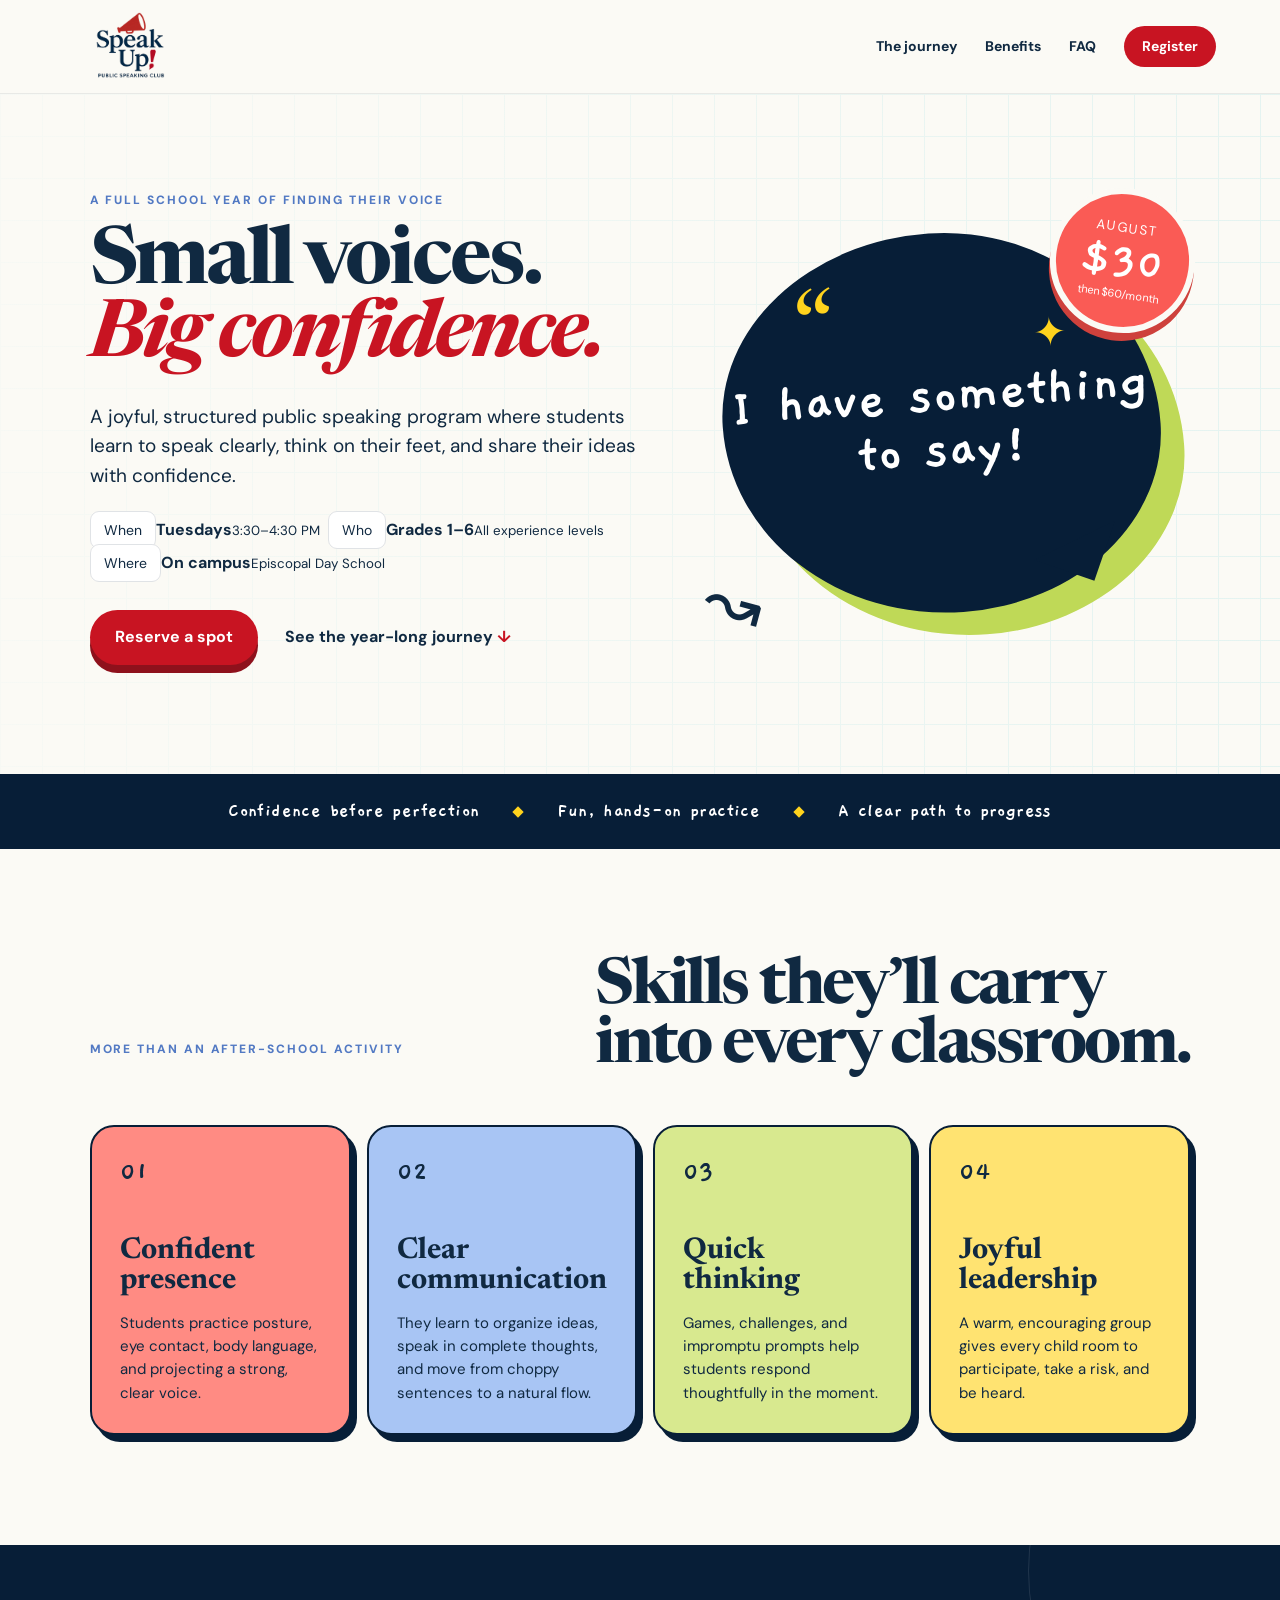
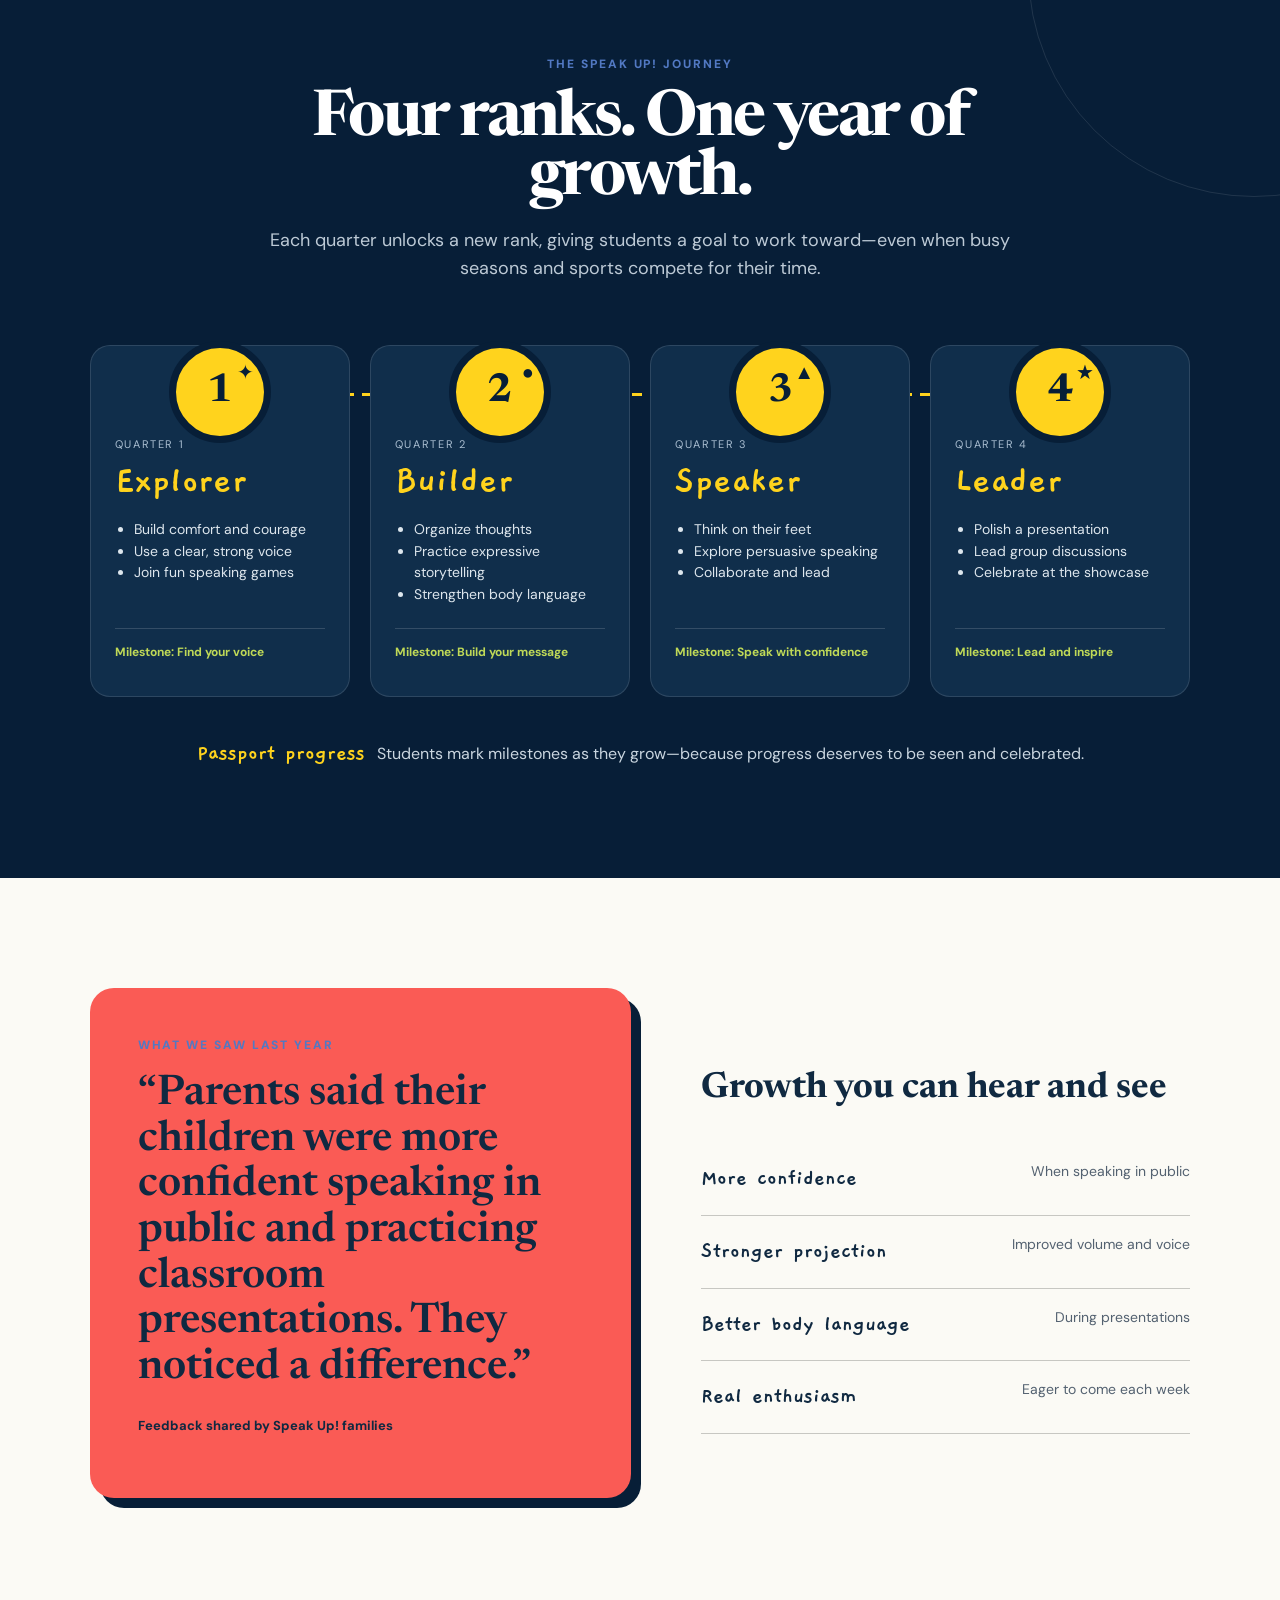
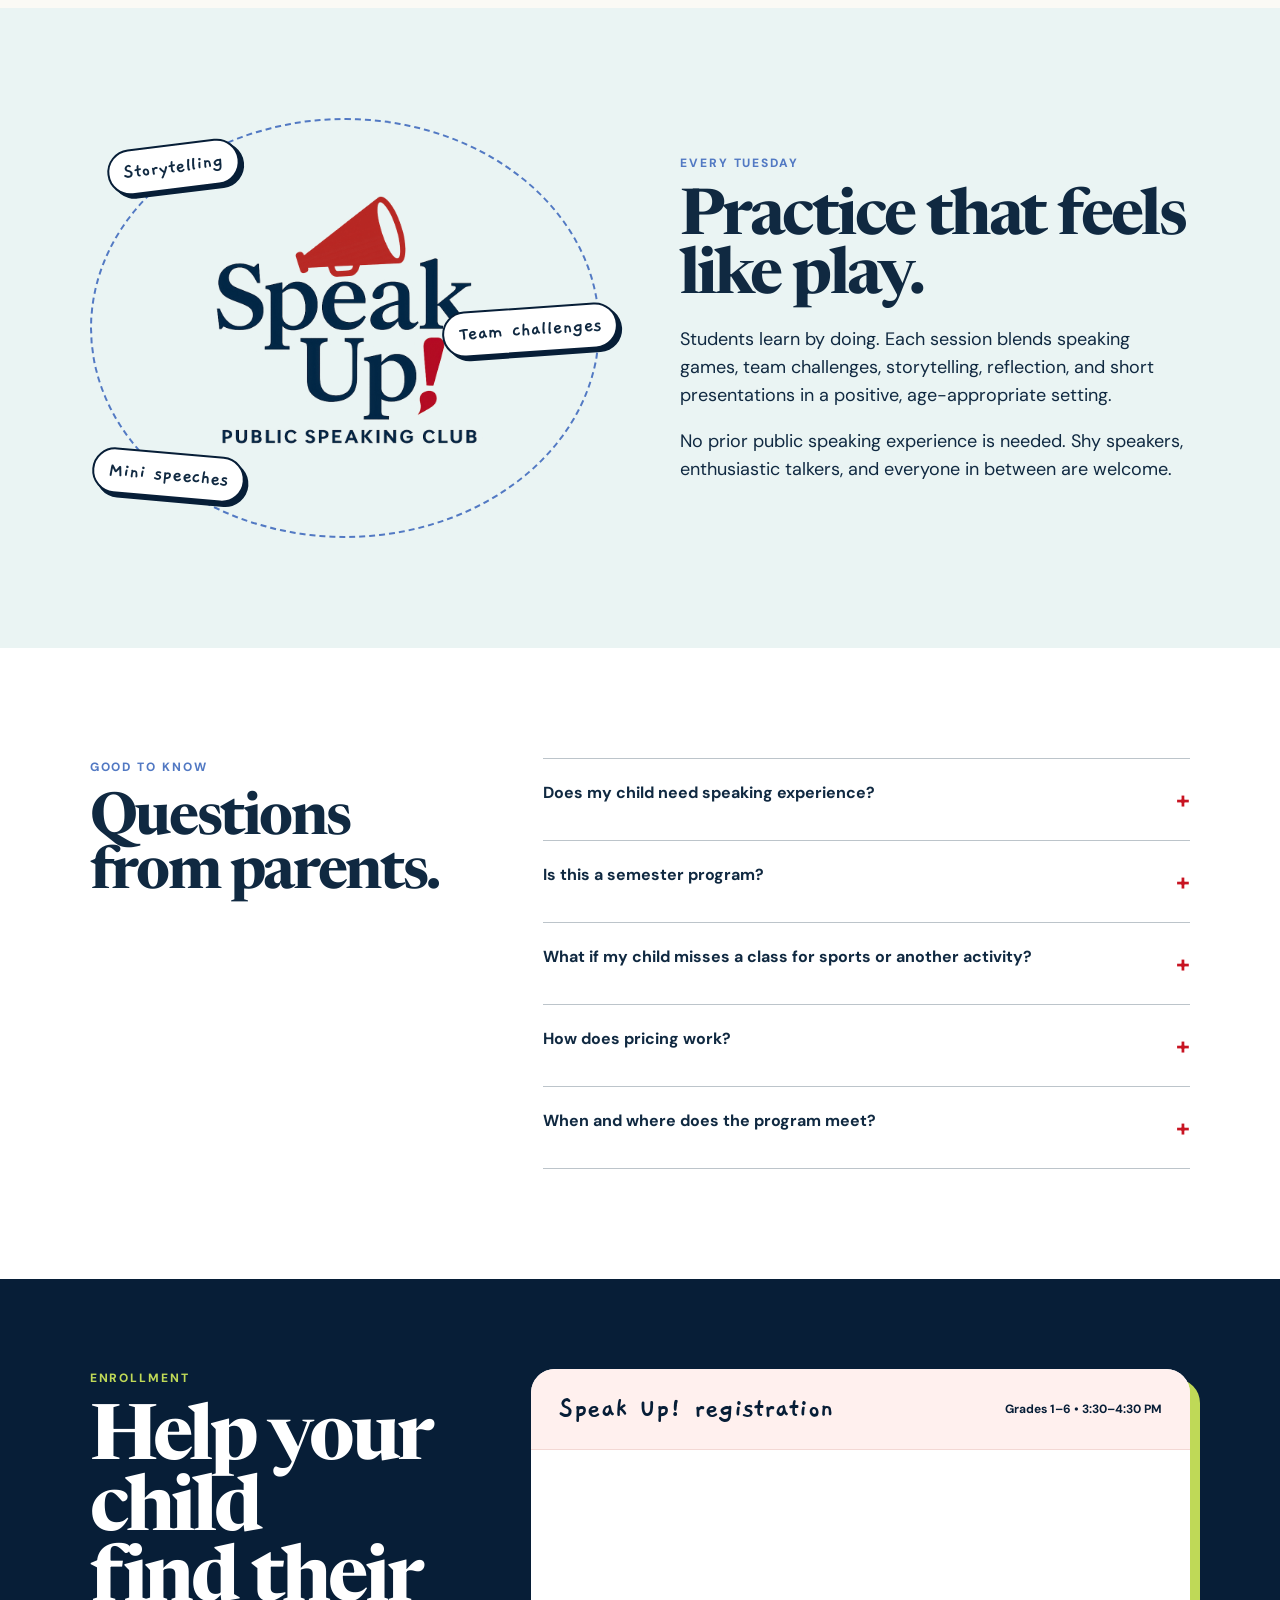
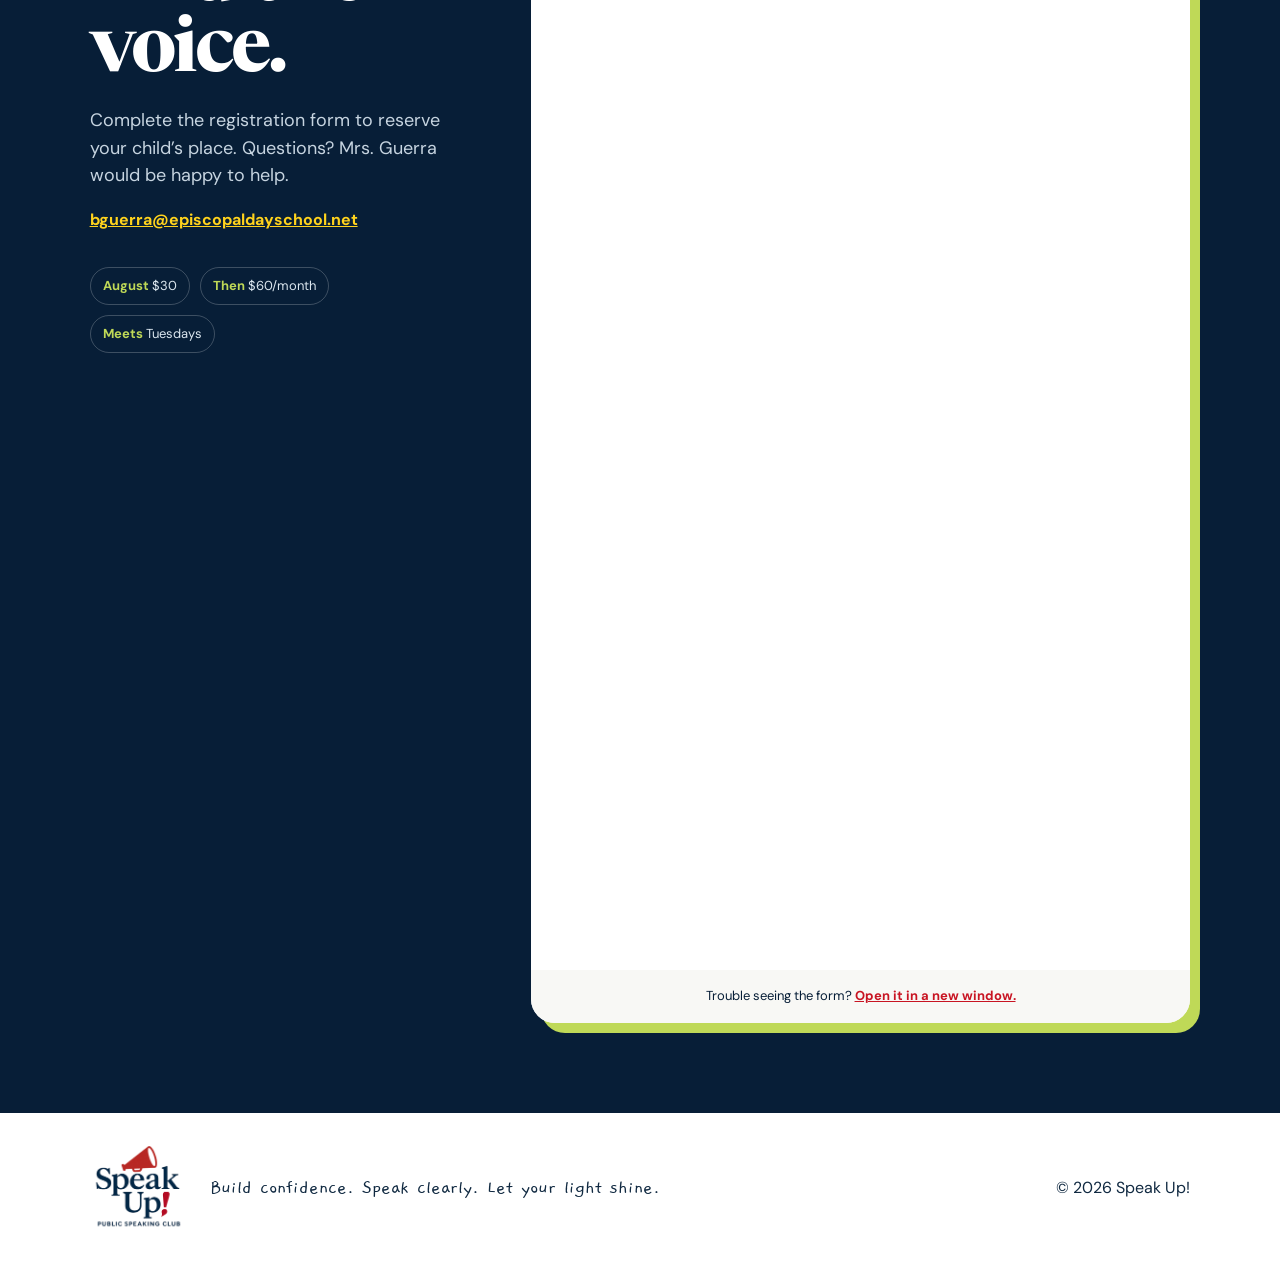
==== commit 43b78e1a: "Polish program details and outcomes layout" ====
--- a/index.html
+++ b/index.html
@@ -11,6 +11,7 @@
   <link href="https://fonts.googleapis.com/css2?family=DM+Sans:wght@400;500;600;700&family=Gaegu:wght@400;700&family=Newsreader:opsz,wght@6..72,600;6..72,700&display=swap" rel="stylesheet">
   <link rel="stylesheet" href="styles.css">
   <link rel="stylesheet" href="form.css">
+  <link rel="stylesheet" href="polish.css">
   <script src="script.js" defer></script>
 </head>
 <body>
@@ -28,9 +29,11 @@
       <div class="hero-copy reveal">
         <p class="eyebrow">A full school year of finding their voice</p>
         <h1>Small voices.<br><em>Big confidence.</em></h1>
-        <p class="hero-intro">A joyful, structured public speaking program where elementary students learn to speak clearly, think on their feet, and share their ideas with confidence.</p>
+        <p class="hero-intro">A joyful, structured public speaking program where students learn to speak clearly, think on their feet, and share their ideas with confidence.</p>
         <div class="quick-facts" aria-label="Program details">
-          <span><b>Tuesdays</b> 3:30–4:30 PM</span><span><b>Grades</b> 1–6</span><span><b>At</b> The Episcopal Day School</span>
+          <div class="fact"><span>When</span><strong>Tuesdays</strong><small>3:30–4:30 PM</small></div>
+          <div class="fact"><span>Who</span><strong>Grades 1–6</strong><small>All experience levels</small></div>
+          <div class="fact"><span>Where</span><strong>On campus</strong><small>Episcopal Day School</small></div>
         </div>
         <div class="hero-actions"><a class="button" href="#register">Reserve a spot</a><a class="text-link" href="#journey">See the year-long journey <span>↓</span></a></div>
       </div>
@@ -66,9 +69,9 @@
       </div>
     </section>
 
-    <section class="section social-proof">
+    <section class="section social-proof" id="growth">
       <div class="quote-panel reveal"><p class="eyebrow">What we saw last year</p><blockquote>“Parents said their children were more confident speaking in public and practicing classroom presentations. They noticed a difference.”</blockquote><p class="attribution">Feedback shared by Speak Up! families</p></div>
-      <div class="outcome-list reveal"><h3>Growth you can hear and see</h3><ul><li><b>More confidence</b><span>when speaking in public</span></li><li><b>Stronger projection</b><span>with improved volume and voice</span></li><li><b>Better body language</b><span>during presentations</span></li><li><b>Real enthusiasm</b><span>students were eager to come each week</span></li></ul></div>
+      <div class="outcome-list reveal"><h3>Growth you can hear and see</h3><ul><li><b>More confidence</b><span>When speaking in public</span></li><li><b>Stronger projection</b><span>Improved volume and voice</span></li><li><b>Better body language</b><span>During presentations</span></li><li><b>Real enthusiasm</b><span>Eager to come each week</span></li></ul></div>
     </section>
 
     <section class="section weekly">
@@ -96,4 +99,4 @@
 
   <footer><img src="assets/speak-up-logo.png" alt="Speak Up!"><p>Build confidence. Speak clearly. Let your light shine.</p><p>© <span id="year"></span> Speak Up!</p></footer>
 </body>
-</html>+</html>
